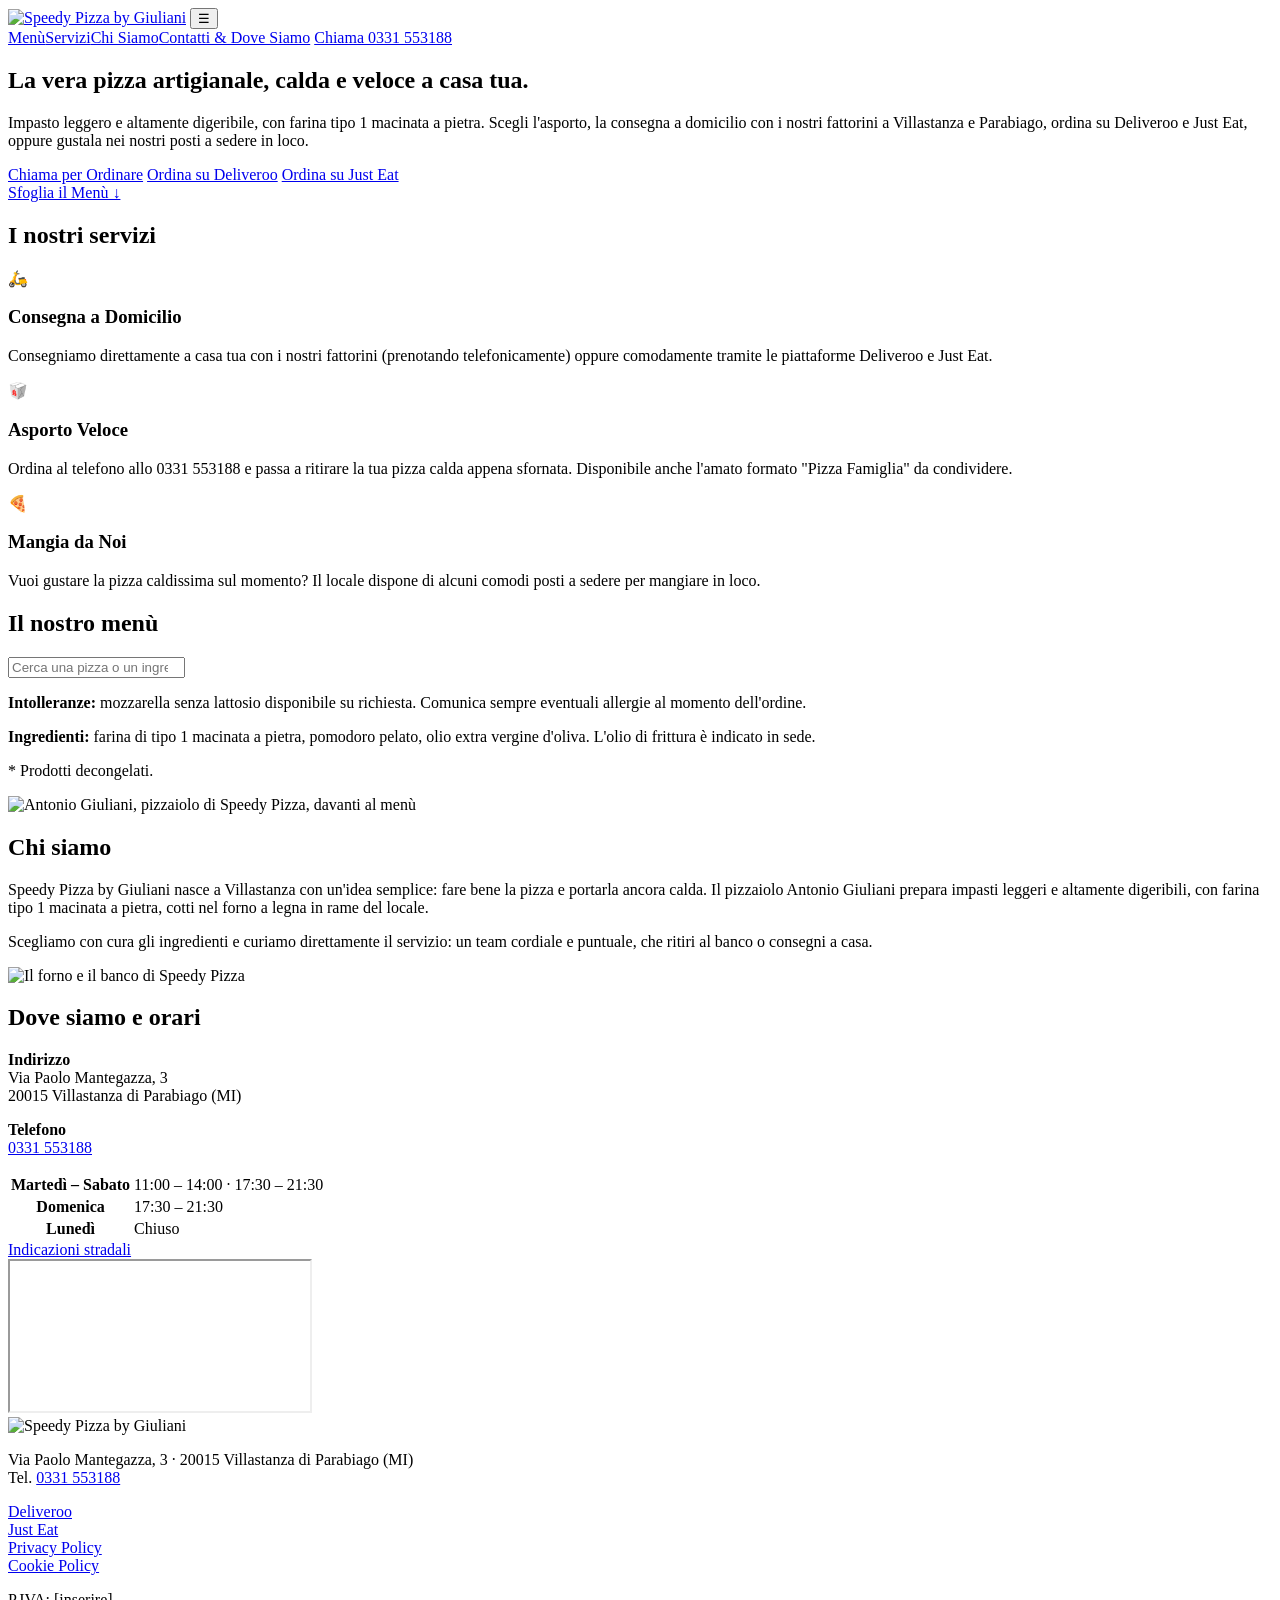
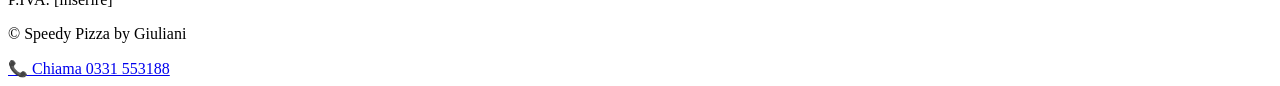
==== index.html @ 9eef9fd0 "Add files via upload" ====
<!DOCTYPE html>
<html lang="it">
<head>
<meta charset="utf-8">
<meta name="viewport" content="width=device-width, initial-scale=1">
<title>Speedy Pizza by Giuliani | Pizzeria d'asporto e consegna a Villastanza, Parabiago</title>
<meta name="description" content="Pizza artigianale con farina tipo 1 macinata a pietra. Asporto, consegna a domicilio a Villastanza e Parabiago, Deliveroo e Just Eat. Chiama 0331 553188.">
<meta name="theme-color" content="#0D0D0D">
<meta property="og:title" content="Speedy Pizza by Giuliani">
<meta property="og:description" content="La vera pizza artigianale, calda e veloce a casa tua. Villastanza di Parabiago (MI).">
<meta property="og:image" content="img/locale.jpg">
<link rel="icon" href="img/logo.png">
<link rel="preconnect" href="https://fonts.googleapis.com">
<link rel="preconnect" href="https://fonts.gstatic.com" crossorigin>
<link href="https://fonts.googleapis.com/css2?family=Montserrat:wght@400;500;700;800;900&display=swap" rel="stylesheet">
<link rel="stylesheet" href="css/style.css">
<script type="application/ld+json">
{"@context":"https://schema.org","@type":"Pizzeria","name":"Speedy Pizza by Giuliani","telephone":"+390331553188","image":"img/locale.jpg",
"address":{"@type":"PostalAddress","streetAddress":"Via Paolo Mantegazza, 3","addressLocality":"Villastanza di Parabiago","postalCode":"20015","addressRegion":"MI","addressCountry":"IT"},
"openingHours":["Tu-Sa 11:00-14:00","Tu-Sa 17:30-21:30","Su 17:30-21:30"],"servesCuisine":"Pizza"}
</script>
</head>
<body>
<header class="nav">
  <a href="#top" class="brand" aria-label="Speedy Pizza by Giuliani"><img src="img/logo.png" alt="Speedy Pizza by Giuliani" width="170" height="70"></a>
  <button class="burger" aria-label="Apri il menù di navigazione" aria-expanded="false">☰</button>
  <nav id="links">
    <a href="#menu">Menù</a><a href="#servizi">Servizi</a><a href="#chi-siamo">Chi Siamo</a><a href="#contatti">Contatti &amp; Dove Siamo</a>
    <a class="btn btn-y" href="tel:0331553188">Chiama 0331 553188</a>
  </nav>
</header>

<main id="top">
<section class="hero">
  <div class="wrap">
    <h1>La vera pizza artigianale, calda e veloce a casa tua.</h1>
    <p>Impasto leggero e altamente digeribile, con farina tipo 1 macinata a pietra. Scegli l'asporto, la consegna a domicilio con i nostri fattorini a Villastanza e Parabiago, ordina su Deliveroo e Just Eat, oppure gustala nei nostri posti a sedere in loco.</p>
    <div class="cta">
      <a class="btn btn-y" href="tel:0331553188">Chiama per Ordinare</a>
      <a class="btn btn-o" href="https://deliveroo.it" target="_blank" rel="noopener">Ordina su Deliveroo</a>
      <a class="btn btn-o" href="https://www.justeat.it" target="_blank" rel="noopener">Ordina su Just Eat</a>
    </div>
    <a class="down" href="#menu">Sfoglia il Menù ↓</a>
    <p id="open-now" class="badge" hidden></p>
  </div>
</section>

<section id="servizi" class="sec">
  <div class="wrap">
    <h2>I nostri servizi</h2>
    <div class="cards">
      <article class="card"><span class="ico">🛵</span><h3>Consegna a Domicilio</h3><p>Consegniamo direttamente a casa tua con i nostri fattorini (prenotando telefonicamente) oppure comodamente tramite le piattaforme Deliveroo e Just Eat.</p></article>
      <article class="card"><span class="ico">🥡</span><h3>Asporto Veloce</h3><p>Ordina al telefono allo 0331 553188 e passa a ritirare la tua pizza calda appena sfornata. Disponibile anche l'amato formato "Pizza Famiglia" da condividere.</p></article>
      <article class="card"><span class="ico">🍕</span><h3>Mangia da Noi</h3><p>Vuoi gustare la pizza caldissima sul momento? Il locale dispone di alcuni comodi posti a sedere per mangiare in loco.</p></article>
    </div>
  </div>
</section>

<section id="menu" class="sec alt">
  <div class="wrap">
    <h2>Il nostro menù</h2>
    <div class="tools">
      <input id="q" type="search" placeholder="Cerca una pizza o un ingrediente (es. zola, speck…)" aria-label="Cerca nel menù">
      <div id="tabs" class="tabs" role="tablist"></div>
    </div>
    <div id="menu-list"></div>
    <p id="empty" class="muted" hidden>Nessuna pizza trovata. Prova con un altro ingrediente.</p>
    <div class="notes">
      <p><strong>Intolleranze:</strong> mozzarella senza lattosio disponibile su richiesta. Comunica sempre eventuali allergie al momento dell'ordine.</p>
      <p><strong>Ingredienti:</strong> farina di tipo 1 macinata a pietra, pomodoro pelato, olio extra vergine d'oliva. L'olio di frittura è indicato in sede.</p>
      <p>* Prodotti decongelati. <span id="legend"></span></p>
    </div>
  </div>
</section>

<section id="chi-siamo" class="sec">
  <div class="wrap about">
    <img src="img/antonio-giuliani.jpg" alt="Antonio Giuliani, pizzaiolo di Speedy Pizza, davanti al menù" loading="lazy" width="450" height="450">
    <div>
      <h2>Chi siamo</h2>
      <p>Speedy Pizza by Giuliani nasce a Villastanza con un'idea semplice: fare bene la pizza e portarla ancora calda. Il pizzaiolo Antonio Giuliani prepara impasti leggeri e altamente digeribili, con farina tipo 1 macinata a pietra, cotti nel forno a legna in rame del locale.</p>
      <p>Scegliamo con cura gli ingredienti e curiamo direttamente il servizio: un team cordiale e puntuale, che ritiri al banco o consegni a casa.</p>
      <img class="wide" src="img/locale.jpg" alt="Il forno e il banco di Speedy Pizza" loading="lazy" width="900" height="600">
    </div>
  </div>
</section>

<section id="contatti" class="sec alt">
  <div class="wrap two">
    <div>
      <h2>Dove siamo e orari</h2>
      <p><strong>Indirizzo</strong><br>Via Paolo Mantegazza, 3<br>20015 Villastanza di Parabiago (MI)</p>
      <p><strong>Telefono</strong><br><a href="tel:0331553188">0331 553188</a></p>
      <table class="hours"><tbody>
        <tr data-d="2,3,4,5,6"><th>Martedì – Sabato</th><td>11:00 – 14:00 · 17:30 – 21:30</td></tr>
        <tr data-d="0"><th>Domenica</th><td>17:30 – 21:30</td></tr>
        <tr data-d="1"><th>Lunedì</th><td>Chiuso</td></tr>
      </tbody></table>
      <a class="btn btn-o" target="_blank" rel="noopener" href="https://www.google.com/maps/dir/?api=1&destination=Via+Paolo+Mantegazza+3+Villastanza+Parabiago">Indicazioni stradali</a>
    </div>
    <iframe title="Mappa di Speedy Pizza" loading="lazy" referrerpolicy="no-referrer-when-downgrade" src="https://www.google.com/maps?q=Via+Paolo+Mantegazza+3+Villastanza+Parabiago&output=embed"></iframe>
  </div>
</section>
</main>

<footer>
  <div class="wrap foot">
    <div><img src="img/logo.png" alt="Speedy Pizza by Giuliani" width="150" height="62"><p class="muted">Via Paolo Mantegazza, 3 · 20015 Villastanza di Parabiago (MI)<br>Tel. <a href="tel:0331553188">0331 553188</a></p></div>
    <div><a href="https://deliveroo.it" target="_blank" rel="noopener">Deliveroo</a><br><a href="https://www.justeat.it" target="_blank" rel="noopener">Just Eat</a></div>
    <div><a href="privacy.html">Privacy Policy</a><br><a href="cookie.html">Cookie Policy</a><p class="muted">P.IVA: [inserire]</p></div>
  </div>
  <p class="copy muted">© <span id="y"></span> Speedy Pizza by Giuliani</p>
</footer>
<a class="callbar" href="tel:0331553188">📞 Chiama 0331 553188</a>
<script src="js/menu-data.js"></script>
<script src="js/main.js"></script>
</body>
</html>
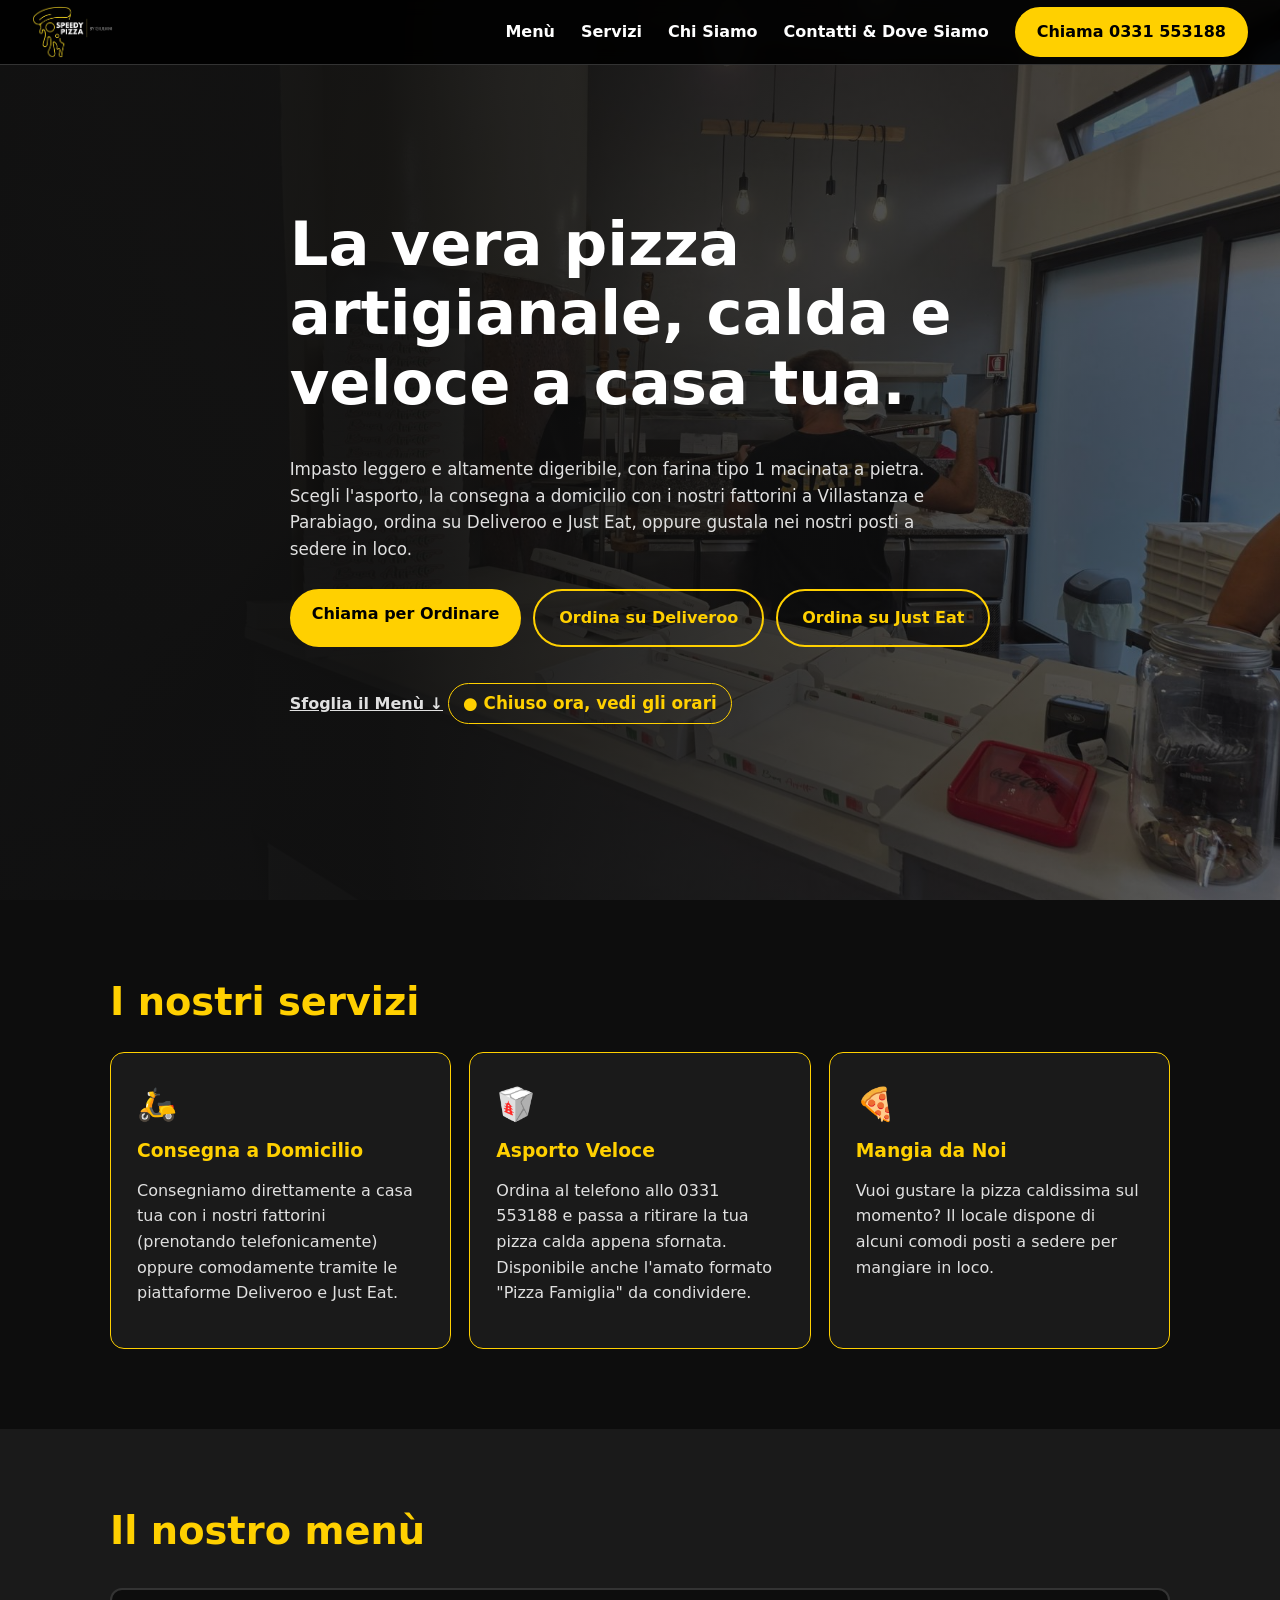
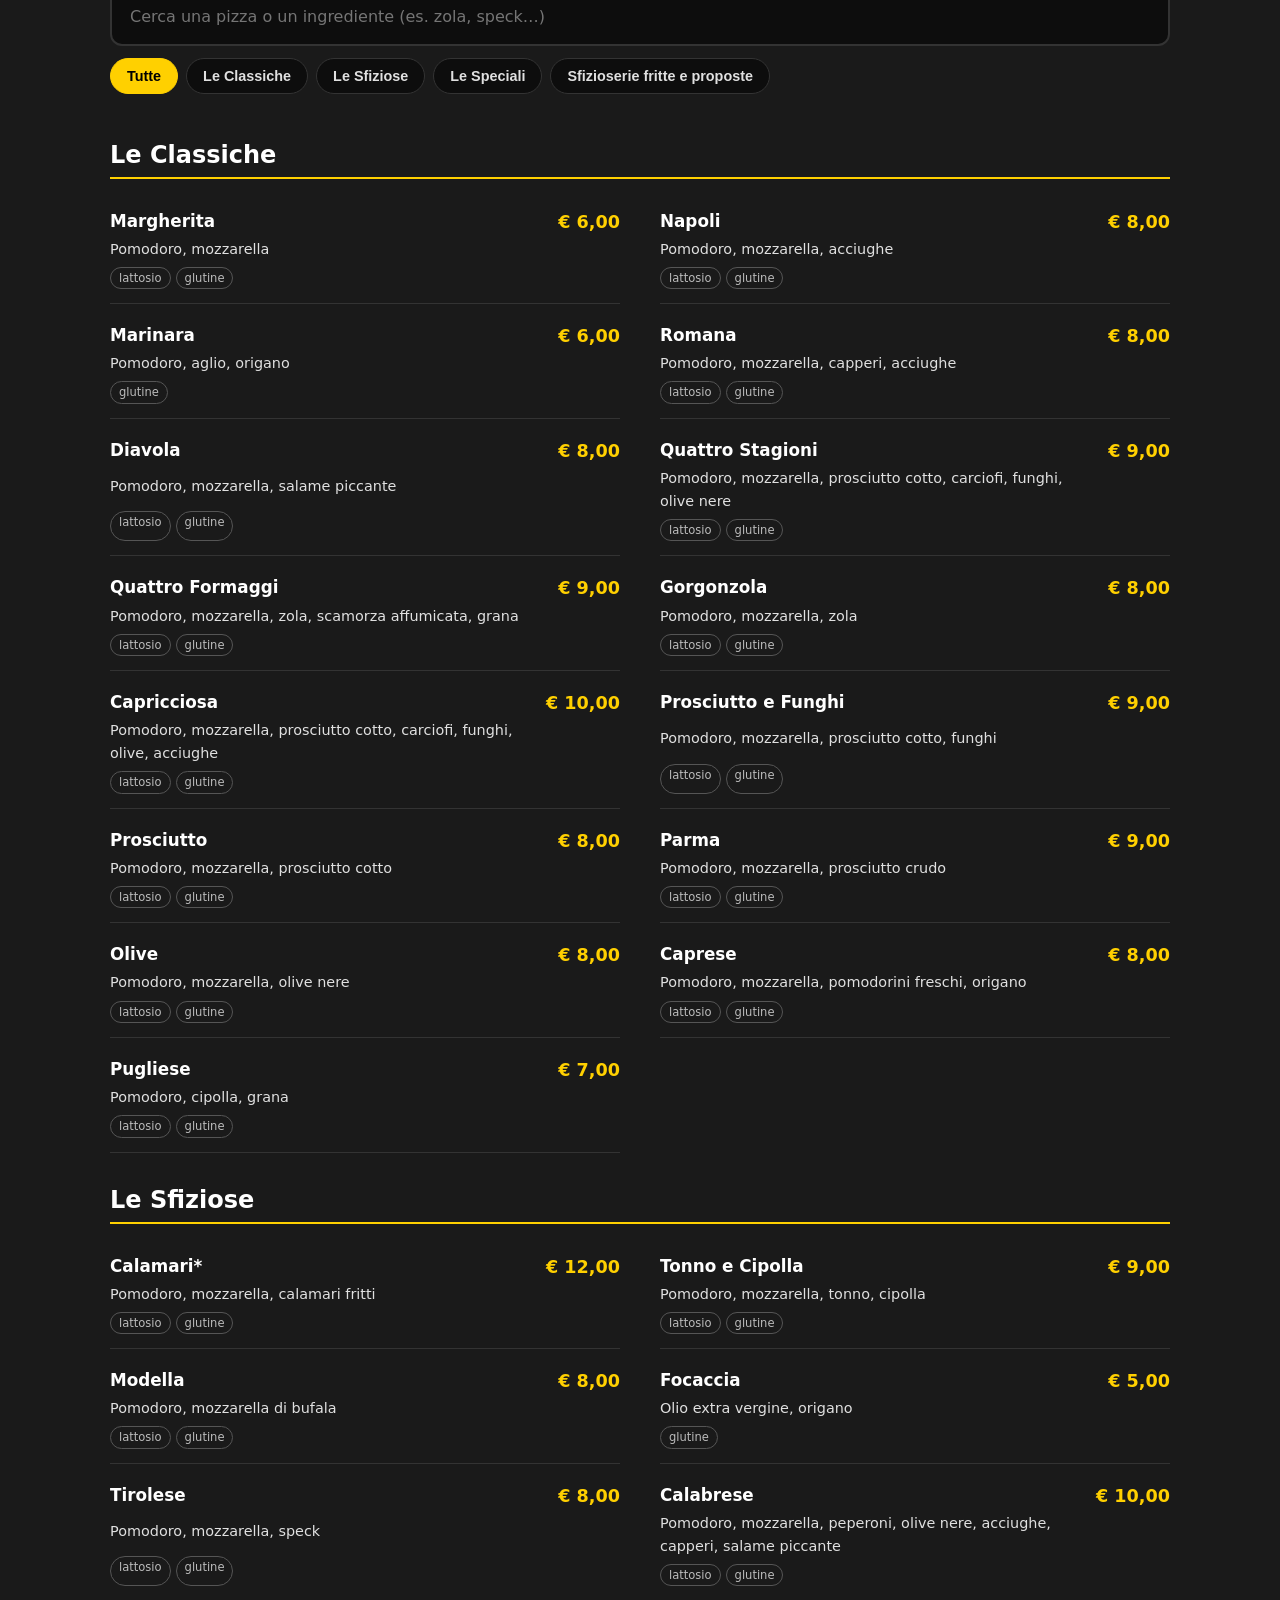
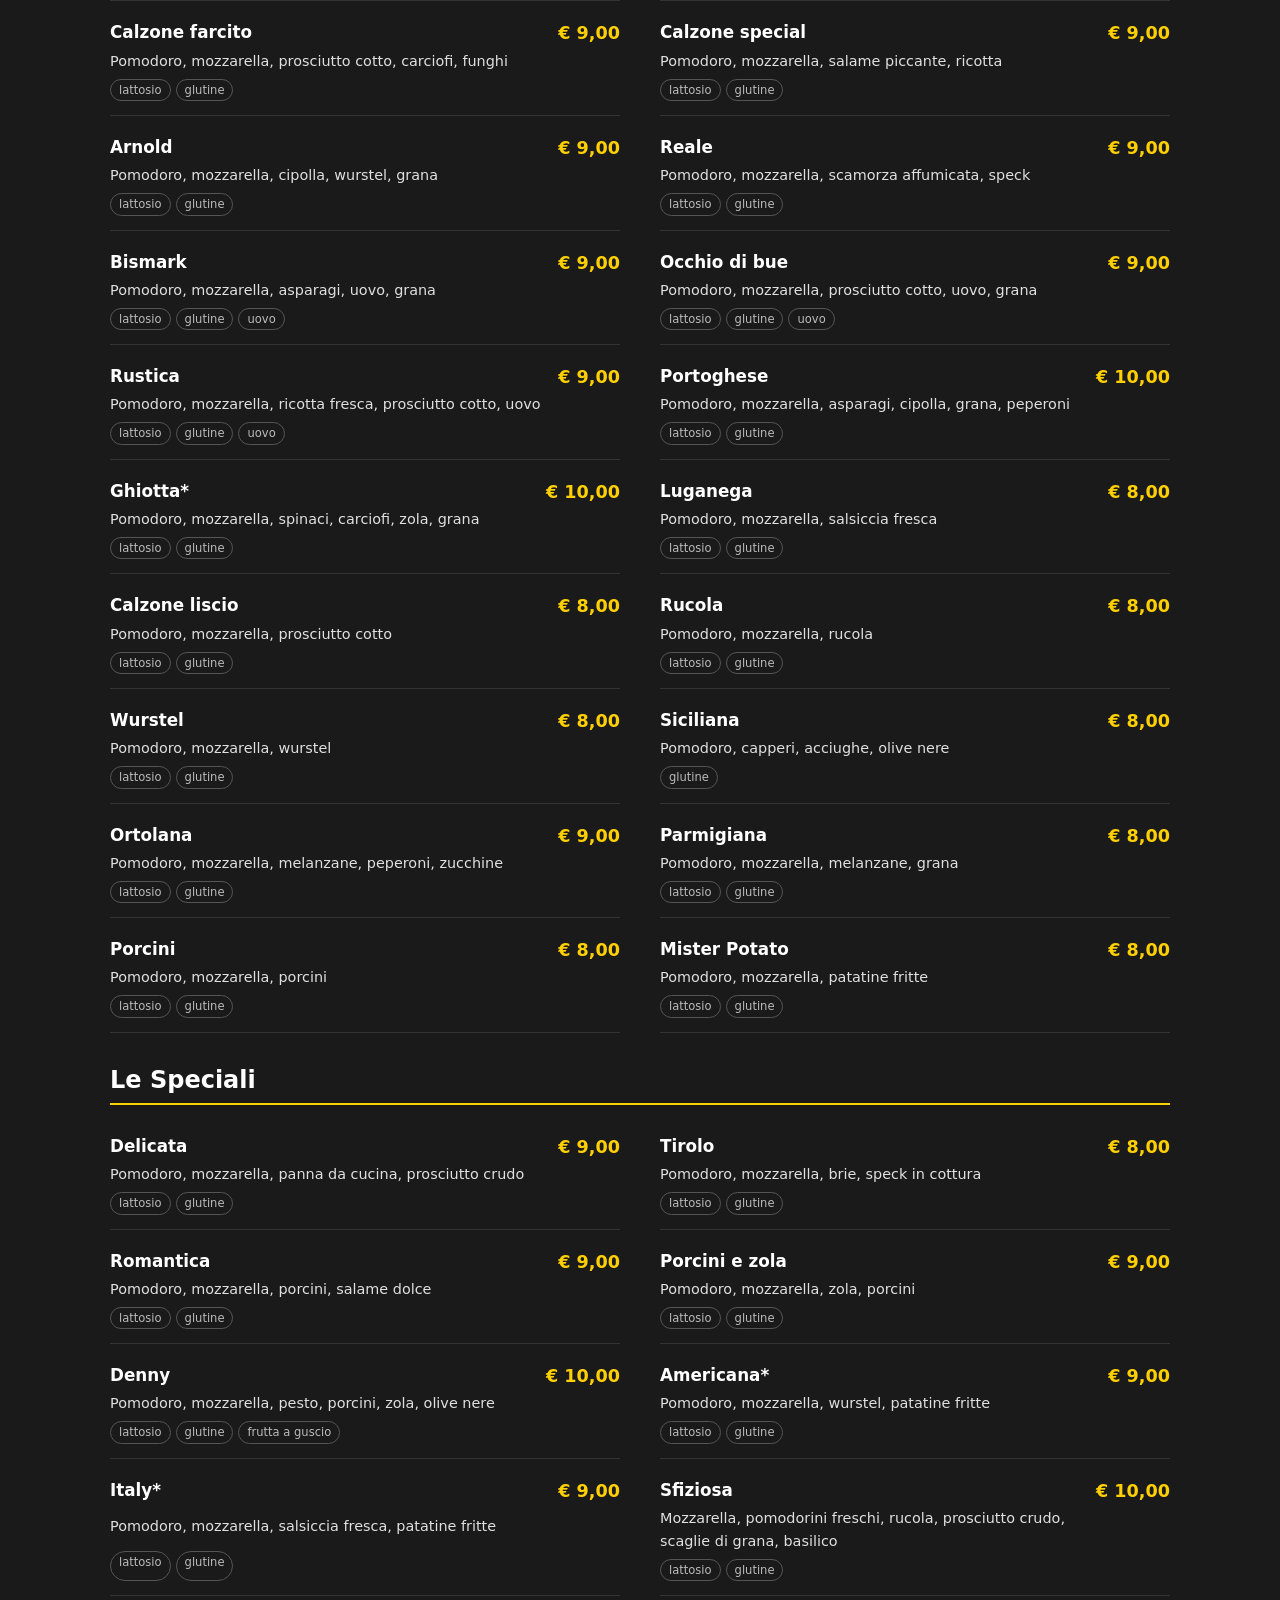
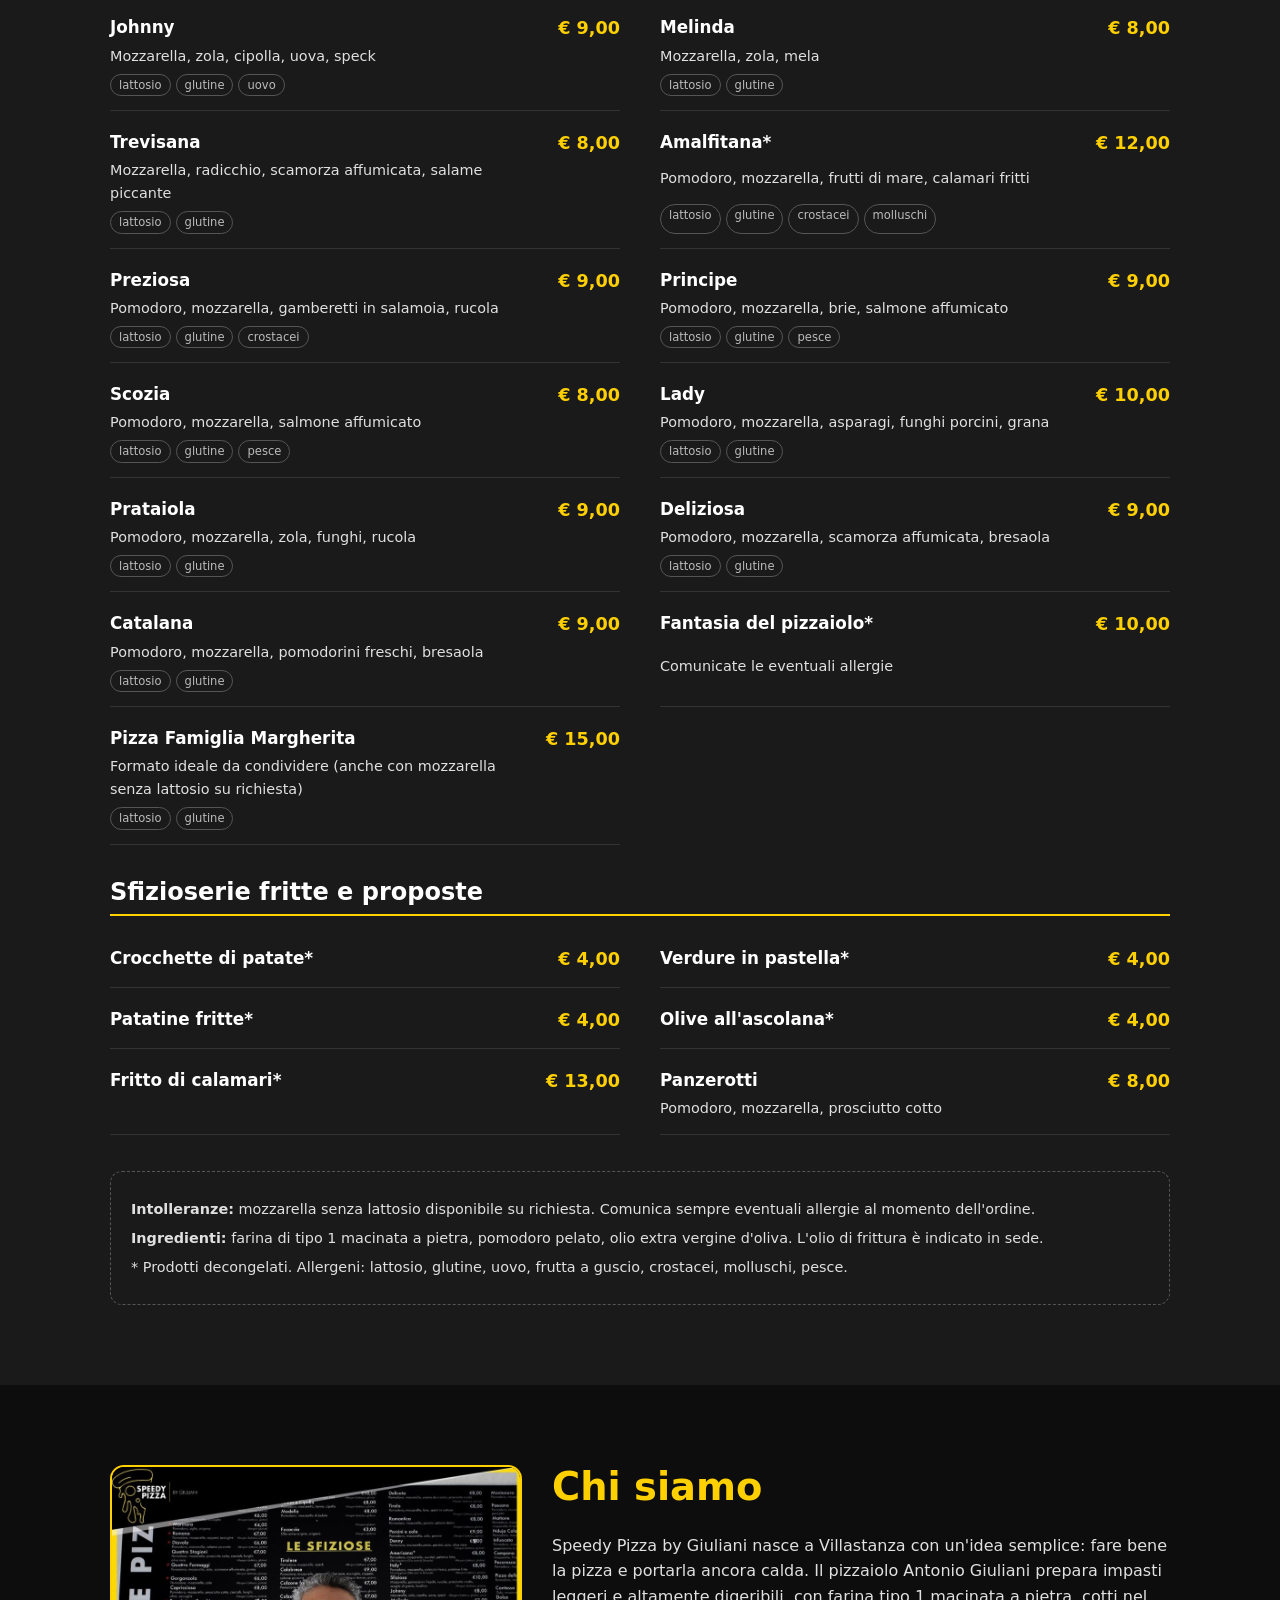
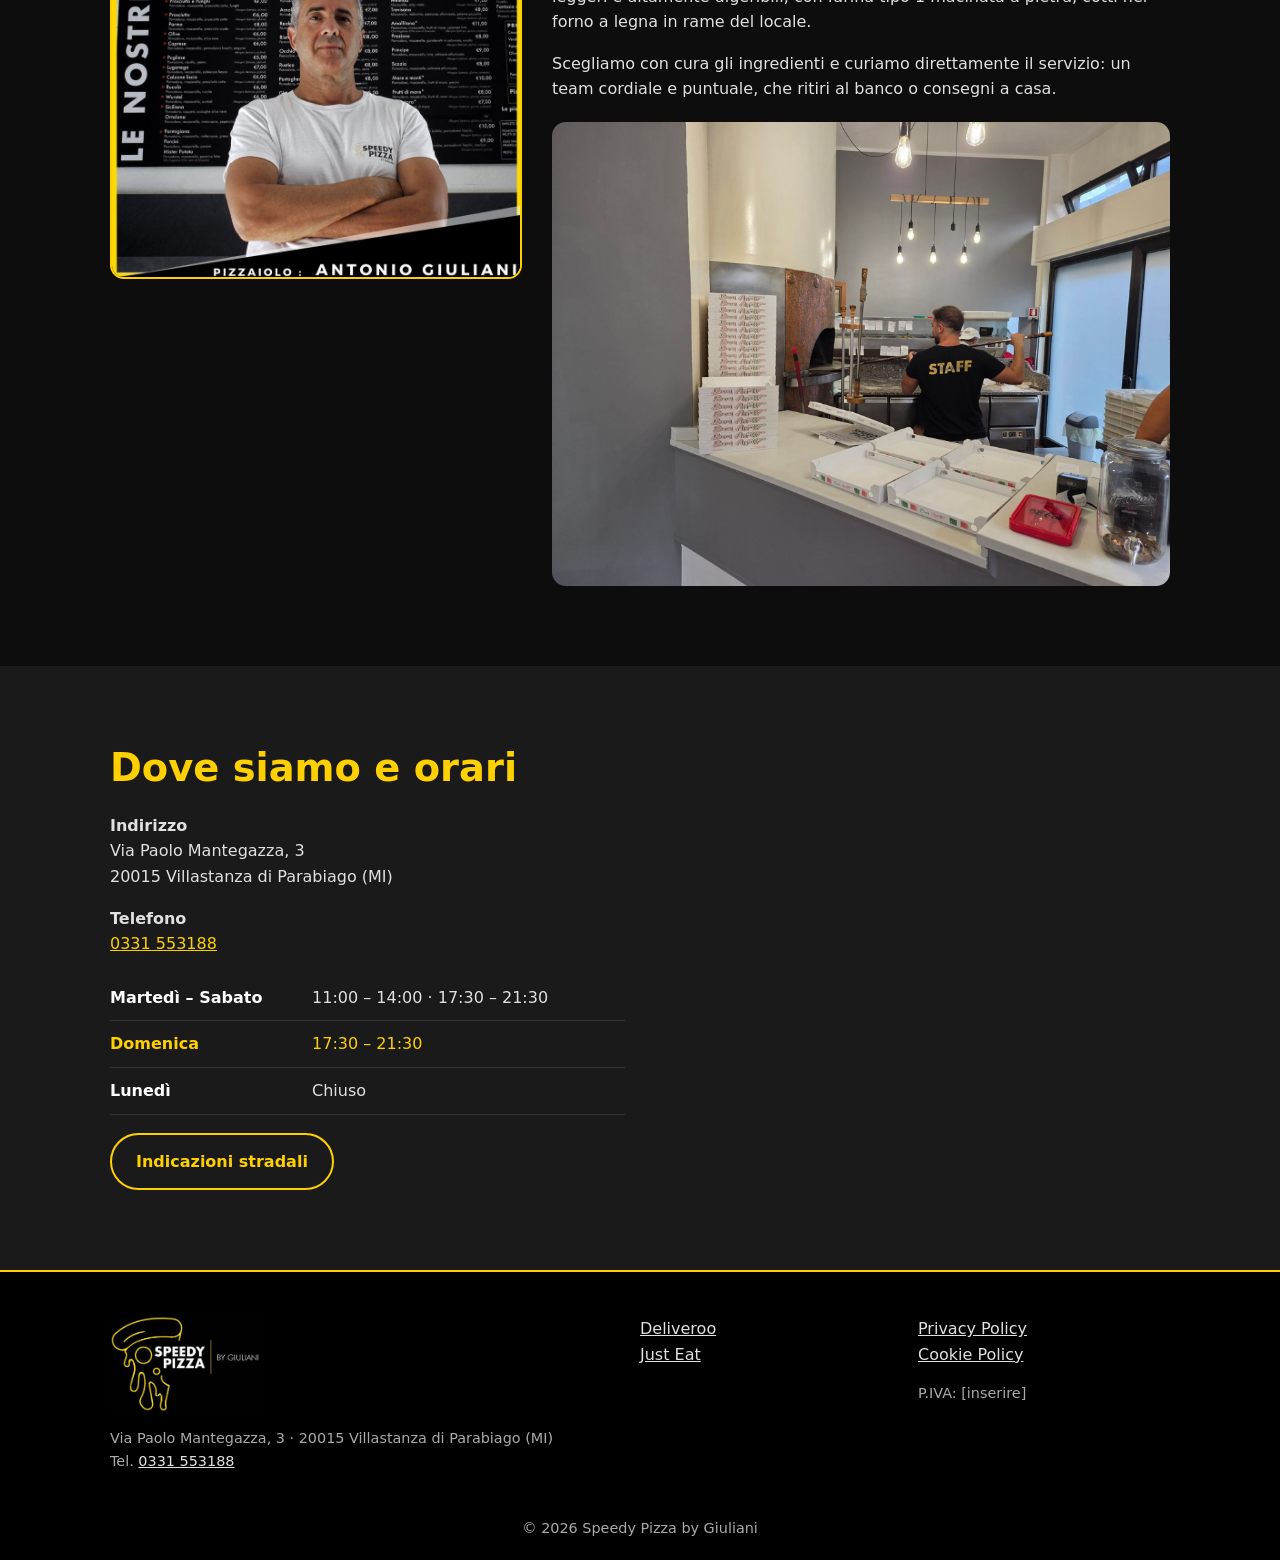
==== commit 7d4b27d9: "Add files via upload" ====
--- a/index.html
+++ b/index.html
@@ -8,21 +8,21 @@
 <meta name="theme-color" content="#0D0D0D">
 <meta property="og:title" content="Speedy Pizza by Giuliani">
 <meta property="og:description" content="La vera pizza artigianale, calda e veloce a casa tua. Villastanza di Parabiago (MI).">
-<meta property="og:image" content="img/locale.jpg">
-<link rel="icon" href="img/logo.png">
+<meta property="og:image" content="locale.jpg">
+<link rel="icon" href="logo.png">
 <link rel="preconnect" href="https://fonts.googleapis.com">
 <link rel="preconnect" href="https://fonts.gstatic.com" crossorigin>
 <link href="https://fonts.googleapis.com/css2?family=Montserrat:wght@400;500;700;800;900&display=swap" rel="stylesheet">
-<link rel="stylesheet" href="css/style.css">
+<link rel="stylesheet" href="style.css">
 <script type="application/ld+json">
-{"@context":"https://schema.org","@type":"Pizzeria","name":"Speedy Pizza by Giuliani","telephone":"+390331553188","image":"img/locale.jpg",
+{"@context":"https://schema.org","@type":"Pizzeria","name":"Speedy Pizza by Giuliani","telephone":"+390331553188","image":"locale.jpg",
 "address":{"@type":"PostalAddress","streetAddress":"Via Paolo Mantegazza, 3","addressLocality":"Villastanza di Parabiago","postalCode":"20015","addressRegion":"MI","addressCountry":"IT"},
 "openingHours":["Tu-Sa 11:00-14:00","Tu-Sa 17:30-21:30","Su 17:30-21:30"],"servesCuisine":"Pizza"}
 </script>
 </head>
 <body>
 <header class="nav">
-  <a href="#top" class="brand" aria-label="Speedy Pizza by Giuliani"><img src="img/logo.png" alt="Speedy Pizza by Giuliani" width="170" height="70"></a>
+  <a href="#top" class="brand" aria-label="Speedy Pizza by Giuliani"><img src="logo.png" alt="Speedy Pizza by Giuliani" width="170" height="70"></a>
   <button class="burger" aria-label="Apri il menù di navigazione" aria-expanded="false">☰</button>
   <nav id="links">
     <a href="#menu">Menù</a><a href="#servizi">Servizi</a><a href="#chi-siamo">Chi Siamo</a><a href="#contatti">Contatti &amp; Dove Siamo</a>
@@ -75,12 +75,12 @@
 
 <section id="chi-siamo" class="sec">
   <div class="wrap about">
-    <img src="img/antonio-giuliani.jpg" alt="Antonio Giuliani, pizzaiolo di Speedy Pizza, davanti al menù" loading="lazy" width="450" height="450">
+    <img src="antonio-giuliani.jpg" alt="Antonio Giuliani, pizzaiolo di Speedy Pizza, davanti al menù" loading="lazy" width="450" height="450">
     <div>
       <h2>Chi siamo</h2>
       <p>Speedy Pizza by Giuliani nasce a Villastanza con un'idea semplice: fare bene la pizza e portarla ancora calda. Il pizzaiolo Antonio Giuliani prepara impasti leggeri e altamente digeribili, con farina tipo 1 macinata a pietra, cotti nel forno a legna in rame del locale.</p>
       <p>Scegliamo con cura gli ingredienti e curiamo direttamente il servizio: un team cordiale e puntuale, che ritiri al banco o consegni a casa.</p>
-      <img class="wide" src="img/locale.jpg" alt="Il forno e il banco di Speedy Pizza" loading="lazy" width="900" height="600">
+      <img class="wide" src="locale.jpg" alt="Il forno e il banco di Speedy Pizza" loading="lazy" width="900" height="600">
     </div>
   </div>
 </section>
@@ -105,14 +105,14 @@
 
 <footer>
   <div class="wrap foot">
-    <div><img src="img/logo.png" alt="Speedy Pizza by Giuliani" width="150" height="62"><p class="muted">Via Paolo Mantegazza, 3 · 20015 Villastanza di Parabiago (MI)<br>Tel. <a href="tel:0331553188">0331 553188</a></p></div>
+    <div><img src="logo.png" alt="Speedy Pizza by Giuliani" width="150" height="62"><p class="muted">Via Paolo Mantegazza, 3 · 20015 Villastanza di Parabiago (MI)<br>Tel. <a href="tel:0331553188">0331 553188</a></p></div>
     <div><a href="https://deliveroo.it" target="_blank" rel="noopener">Deliveroo</a><br><a href="https://www.justeat.it" target="_blank" rel="noopener">Just Eat</a></div>
     <div><a href="privacy.html">Privacy Policy</a><br><a href="cookie.html">Cookie Policy</a><p class="muted">P.IVA: [inserire]</p></div>
   </div>
   <p class="copy muted">© <span id="y"></span> Speedy Pizza by Giuliani</p>
 </footer>
 <a class="callbar" href="tel:0331553188">📞 Chiama 0331 553188</a>
-<script src="js/menu-data.js"></script>
-<script src="js/main.js"></script>
+<script src="menu-data.js"></script>
+<script src="main.js"></script>
 </body>
 </html>
--- a/style.css
+++ b/style.css
@@ -0,0 +1,64 @@
+:root{--bg:#0D0D0D;--bg2:#1A1A1A;--y:#FFD000;--t:#fff;--g:#E0E0E0;--line:#333}
+*{box-sizing:border-box}html{scroll-behavior:smooth;scroll-padding-top:80px}
+body{margin:0;background:var(--bg);color:var(--g);font:400 1rem/1.6 Montserrat,system-ui,sans-serif;padding-bottom:64px}
+a{color:var(--y)}img{max-width:100%;height:auto;display:block}
+h1,h2,h3{font-weight:800;color:var(--t);line-height:1.15;margin:0 0 .6em}
+h1{font-size:clamp(2rem,6.5vw,3.8rem);font-weight:900;max-width:16ch}
+h2{font-size:clamp(1.6rem,4vw,2.4rem);color:var(--y)}
+:focus-visible{outline:3px solid var(--y);outline-offset:3px}
+.wrap{max-width:1100px;margin:auto;padding:0 20px}
+.muted{color:#aaa;font-size:.9rem}
+.nav{position:fixed;inset:0 0 auto;z-index:50;display:flex;align-items:center;justify-content:space-between;padding:6px 20px;background:rgba(0,0,0,.92);backdrop-filter:blur(8px);border-bottom:1px solid var(--line)}
+.brand img{height:52px;width:auto;mix-blend-mode:lighten}
+.nav nav{display:none;position:absolute;top:100%;left:0;right:0;flex-direction:column;gap:14px;padding:20px;background:#000}
+.nav nav.open{display:flex}
+.nav nav a:not(.btn){color:var(--t);text-decoration:none;font-weight:700}
+.burger{background:none;border:1px solid var(--y);color:var(--y);font-size:1.4rem;border-radius:8px;padding:2px 12px}
+.btn{display:inline-block;text-align:center;padding:14px 24px;border-radius:999px;font-weight:800;text-decoration:none;border:2px solid var(--y);transition:transform .15s,background .15s}
+.btn-y{background:var(--y);color:#000}.btn-o{color:var(--y);background:transparent}
+.btn:hover{transform:translateY(-2px)}.btn-o:hover{background:var(--y);color:#000}
+.hero{min-height:100svh;display:flex;align-items:center;padding:110px 0 60px;background:linear-gradient(90deg,rgba(13,13,13,.95) 30%,rgba(13,13,13,.55)),url(locale.jpg) center/cover}
+.hero p{max-width:60ch;font-size:1.05rem}
+.cta{display:flex;flex-wrap:wrap;gap:12px;margin:26px 0 18px}
+.down{color:var(--g);font-weight:700}
+.badge{display:inline-block;margin-top:18px;padding:6px 14px;border:1px solid var(--y);border-radius:999px;color:var(--y);font-weight:700;font-size:.9rem}
+.sec{padding:80px 0}.alt{background:var(--bg2)}
+.cards{display:grid;gap:18px;margin-top:28px}
+.card{background:var(--bg2);border:1px solid var(--y);border-radius:14px;padding:26px}
+.alt .card{background:var(--bg)}
+.ico{font-size:2rem}.card h3{margin-top:10px;color:var(--y)}
+.tools{position:sticky;top:64px;z-index:10;background:var(--bg2);padding:12px 0}
+#q{width:100%;padding:14px 18px;border-radius:12px;border:2px solid var(--line);background:var(--bg);color:var(--t);font:inherit}
+#q:focus{border-color:var(--y);outline:0}
+.tabs{display:flex;gap:8px;overflow-x:auto;padding:12px 0 2px}
+.tabs button{flex:none;padding:9px 16px;border-radius:999px;border:1px solid var(--line);background:var(--bg);color:var(--g);font:700 .9rem Montserrat,sans-serif;cursor:pointer}
+.tabs button[aria-selected=true]{background:var(--y);color:#000;border-color:var(--y)}
+.cat{margin-top:34px}.cat h3{color:var(--t);font-size:1.5rem;border-bottom:2px solid var(--y);padding-bottom:8px}
+.items{display:grid;gap:4px 40px}
+.item{display:grid;grid-template-columns:1fr auto;gap:2px 14px;padding:14px 0;border-bottom:1px solid var(--line)}
+.item h4{margin:0;color:var(--t);font-size:1.05rem}
+.item .p{color:var(--y);font-weight:800;font-size:1.1rem;white-space:nowrap}
+.item .d{grid-column:1;margin:0;font-size:.9rem}
+.al{grid-column:1/-1;display:flex;flex-wrap:wrap;gap:5px;margin-top:4px}
+.al span{font-size:.72rem;padding:1px 8px;border:1px solid #555;border-radius:999px;color:#bbb}
+.notes{margin-top:36px;padding:20px;border:1px dashed #555;border-radius:12px;font-size:.9rem}.notes p{margin:.4em 0}
+.about{display:grid;gap:30px;align-items:start}.about>img{border-radius:14px;border:2px solid var(--y)}
+.wide{border-radius:14px;margin-top:20px}
+.two{display:grid;gap:30px}
+.two iframe{width:100%;min-height:340px;border:0;border-radius:14px;filter:grayscale(.3) invert(.92) hue-rotate(180deg)}
+.hours{width:100%;border-collapse:collapse;margin:18px 0}
+.hours th,.hours td{padding:10px 0;border-bottom:1px solid var(--line);text-align:left}
+.hours th{color:var(--t)}.hours tr.today{color:var(--y)}.hours tr.today th{color:var(--y)}
+footer{background:#000;padding:44px 0 20px;border-top:2px solid var(--y)}
+.foot{display:grid;gap:26px}.foot img{mix-blend-mode:lighten;margin-bottom:10px}.foot a{color:var(--g)}
+.copy{text-align:center;margin:30px 0 0}
+.callbar{position:fixed;inset:auto 0 0;z-index:60;background:var(--y);color:#000;text-align:center;font-weight:900;padding:16px;text-decoration:none;font-size:1.05rem}
+@media(min-width:800px){
+ body{padding-bottom:0}.callbar,.burger{display:none}
+ .nav{padding:6px 32px}.nav nav{display:flex;position:static;flex-direction:row;align-items:center;gap:26px;padding:0;background:none}
+ .btn.btn-y{padding:10px 20px}
+ .cards{grid-template-columns:repeat(3,1fr)}
+ .items{grid-template-columns:1fr 1fr}
+ .about{grid-template-columns:.8fr 1.2fr}.two{grid-template-columns:1fr 1fr}.foot{grid-template-columns:2fr 1fr 1fr}
+}
+@media(prefers-reduced-motion:reduce){html{scroll-behavior:auto}.btn{transition:none}}
